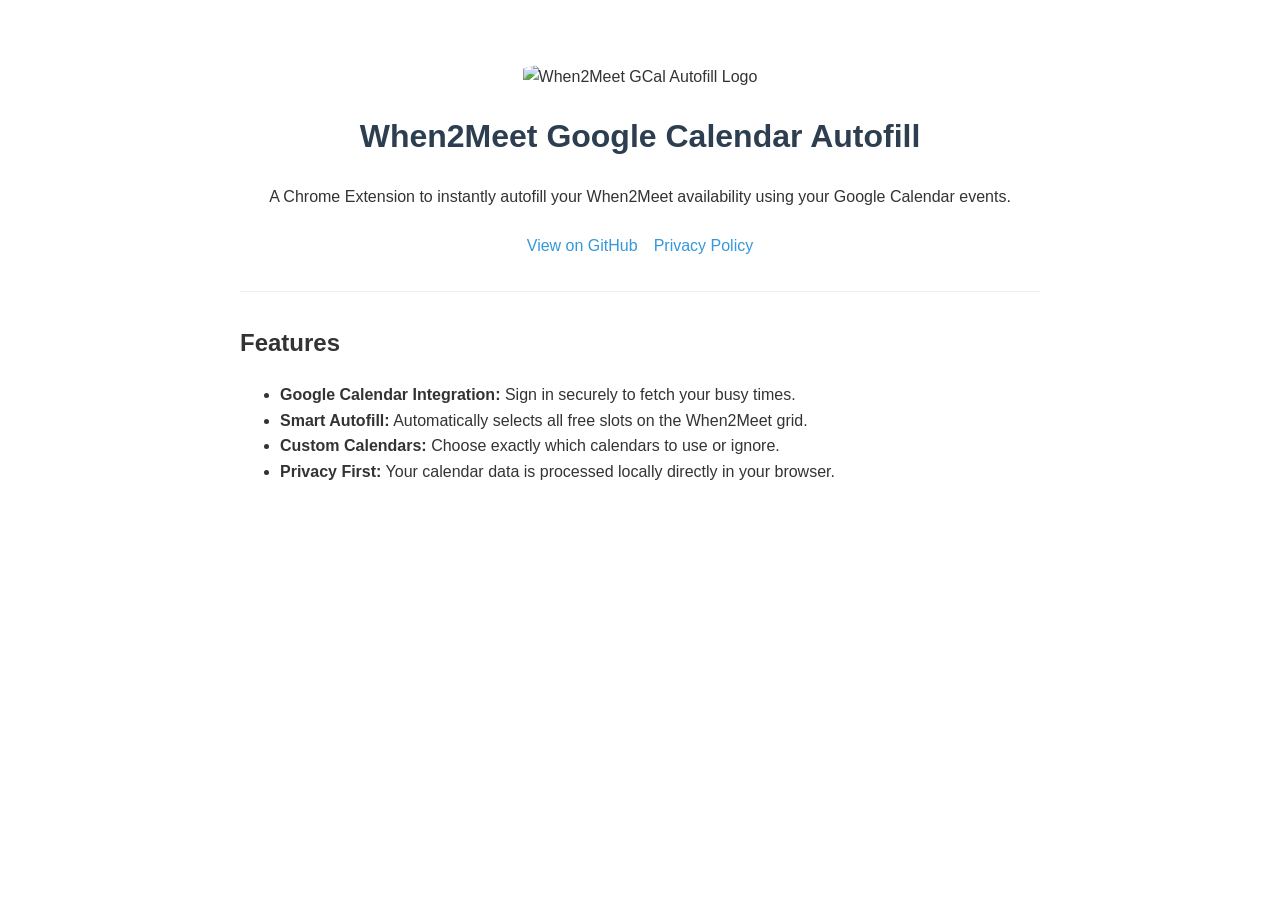
==== index.html @ 5d953d27 "added index.html with meta tag for google site verification" ====
<!DOCTYPE html>
<html lang="en">

<head>
    <meta charset="UTF-8">
    <meta name="viewport" content="width=device-width, initial-scale=1.0">
    <meta name="google-site-verification" content="L-oKnzH7NUOb3DtzRBtZLPTzw_2JffK75x2YfrsdVDA" />
    <title>When2Meet Google Calendar Autofill</title>
    <style>
        body {
            font-family: -apple-system, BlinkMacSystemFont, "Segoe UI", Roboto, Helvetica, Arial, sans-serif;
            line-height: 1.6;
            color: #333;
            max-width: 800px;
            margin: 0 auto;
            padding: 2rem;
        }

        h1 {
            color: #2c3e50;
        }

        .hero {
            text-align: center;
            padding: 2rem 0;
            border-bottom: 1px solid #eee;
            margin-bottom: 2rem;
        }

        .hero img {
            width: 128px;
            height: 128px;
            border-radius: 20%;
        }

        .links {
            display: flex;
            gap: 1rem;
            justify-content: center;
            margin-top: 1.5rem;
        }

        a {
            color: #3498db;
            text-decoration: none;
        }

        a:hover {
            text-decoration: underline;
        }
    </style>
</head>

<body>
    <div class="hero">
        <img src="icons/icon.png" alt="When2Meet GCal Autofill Logo">
        <h1>When2Meet Google Calendar Autofill</h1>
        <p>A Chrome Extension to instantly autofill your When2Meet availability using your Google Calendar events.</p>
        <div class="links">
            <a href="https://github.com/dsmithnautel/when2meet-gcal-autofill" target="_blank">View on GitHub</a>
            <a href="PRIVACY_POLICY.md" target="_blank">Privacy Policy</a>
        </div>
    </div>

    <h2>Features</h2>
    <ul>
        <li><strong>Google Calendar Integration:</strong> Sign in securely to fetch your busy times.</li>
        <li><strong>Smart Autofill:</strong> Automatically selects all free slots on the When2Meet grid.</li>
        <li><strong>Custom Calendars:</strong> Choose exactly which calendars to use or ignore.</li>
        <li><strong>Privacy First:</strong> Your calendar data is processed locally directly in your browser.</li>
    </ul>
</body>

</html>
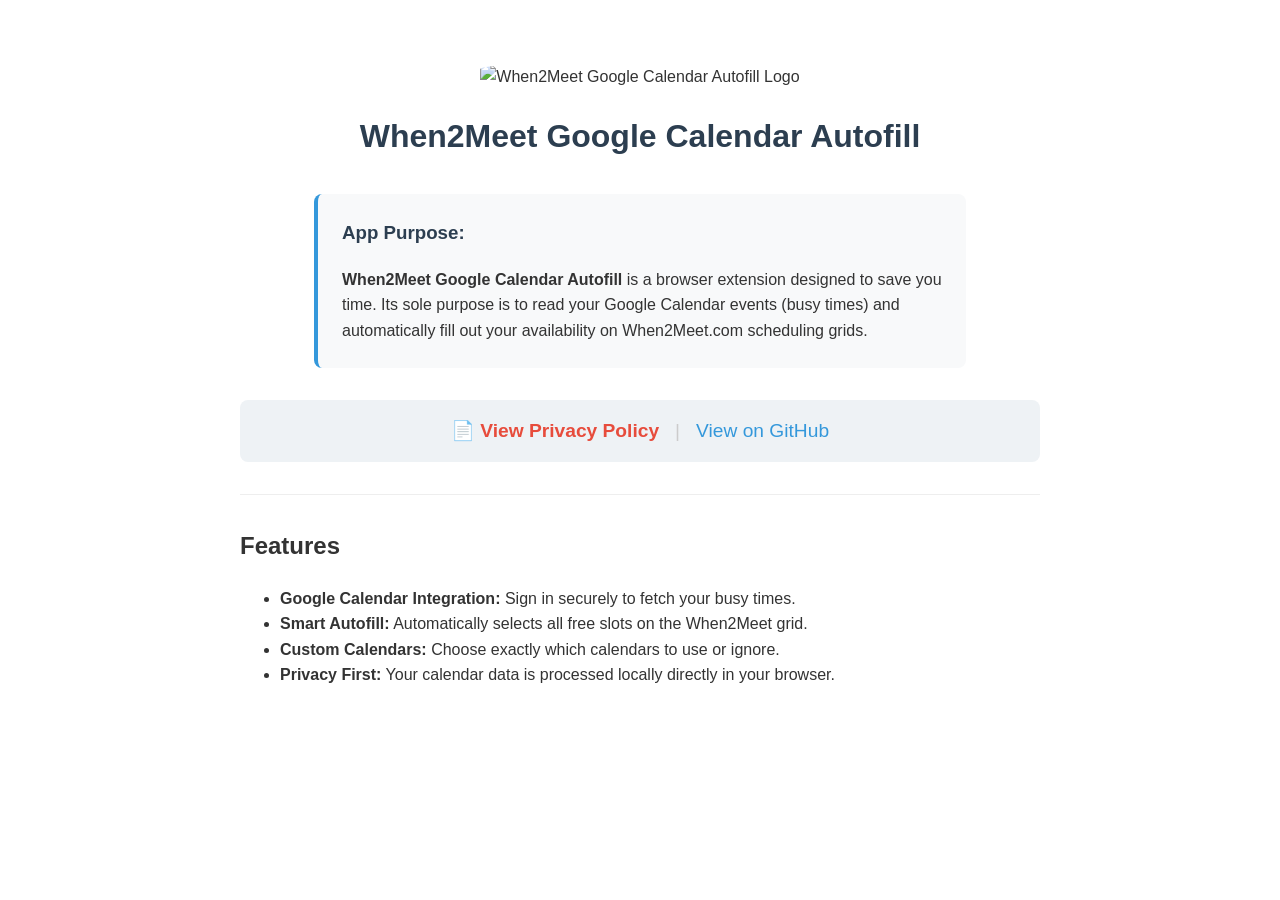
==== commit 8373f78d: "Update index.html with explicit app purpose, matching app name, and prominent privacy policy link fo" ====
--- a/index.html
+++ b/index.html
@@ -53,12 +53,23 @@
 
 <body>
     <div class="hero">
-        <img src="icons/icon.png" alt="When2Meet GCal Autofill Logo">
+        <img src="icons/icon.png" alt="When2Meet Google Calendar Autofill Logo">
         <h1>When2Meet Google Calendar Autofill</h1>
-        <p>A Chrome Extension to instantly autofill your When2Meet availability using your Google Calendar events.</p>
-        <div class="links">
+
+        <div class="purpose-statement"
+            style="background: #f8f9fa; padding: 1.5rem; border-radius: 8px; border-left: 4px solid #3498db; text-align: left; margin: 2rem auto; max-width: 600px;">
+            <h3 style="margin-top: 0; color: #2c3e50;">App Purpose:</h3>
+            <p style="margin-bottom: 0;"><strong>When2Meet Google Calendar Autofill</strong> is a browser extension
+                designed to save you time. Its sole purpose is to read your Google Calendar events (busy times) and
+                automatically fill out your availability on When2Meet.com scheduling grids.</p>
+        </div>
+
+        <div class="links"
+            style="font-size: 1.2rem; margin-top: 2rem; background: #eef2f5; padding: 1rem; border-radius: 8px;">
+            <a href="PRIVACY_POLICY.md" target="_blank" style="font-weight: bold; color: #e74c3c;">📄 View Privacy
+                Policy</a>
+            <span style="color: #ccc;">|</span>
             <a href="https://github.com/dsmithnautel/when2meet-gcal-autofill" target="_blank">View on GitHub</a>
-            <a href="PRIVACY_POLICY.md" target="_blank">Privacy Policy</a>
         </div>
     </div>
 
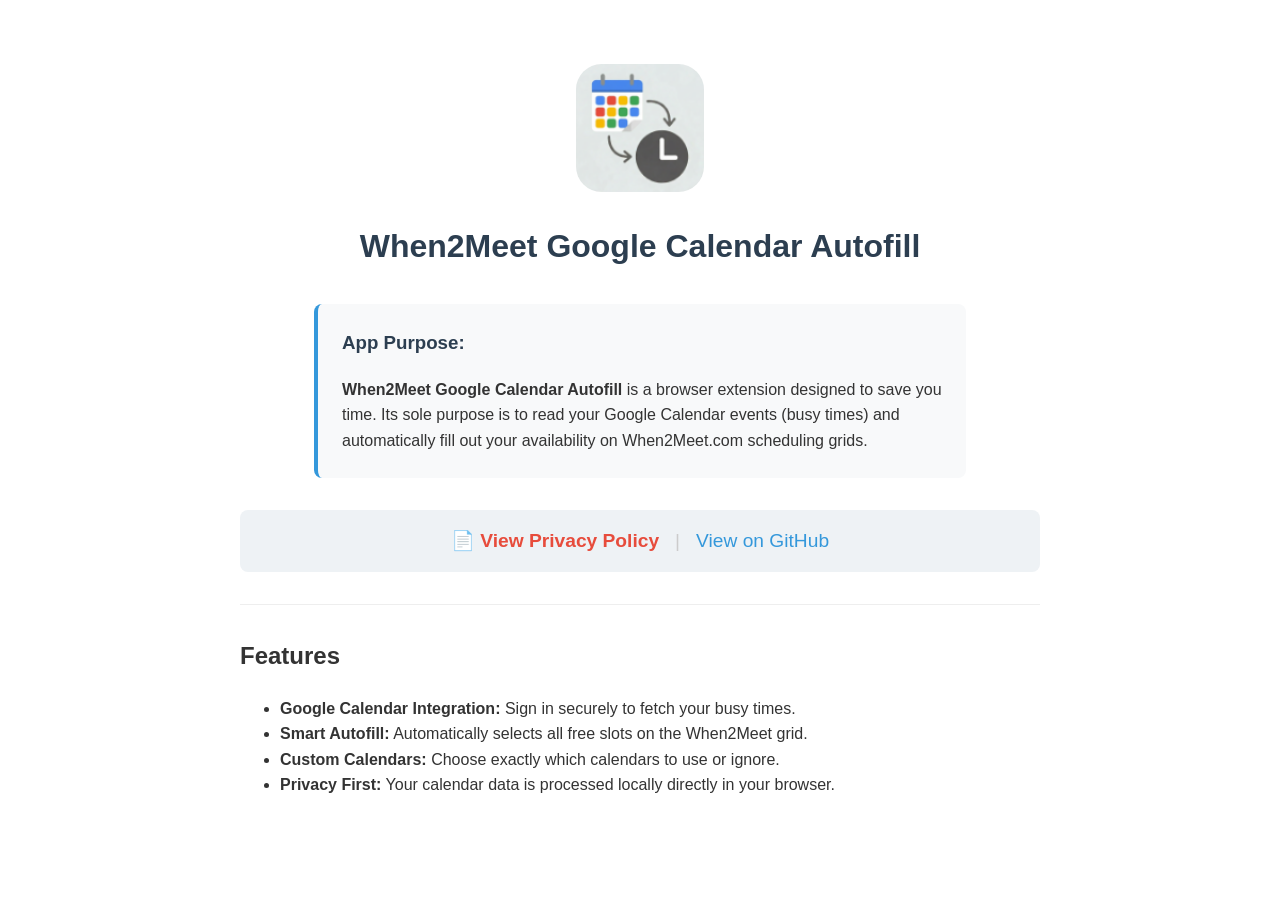
==== commit 07479bd7: "Update index.html with explicit app purpose, matching app name, prominent privacy policy link, and n" ====
--- a/index.html
+++ b/index.html
@@ -53,7 +53,7 @@
 
 <body>
     <div class="hero">
-        <img src="icons/icon.png" alt="When2Meet Google Calendar Autofill Logo">
+        <img src="icons/logo2.png" alt="When2Meet Google Calendar Autofill Logo">
         <h1>When2Meet Google Calendar Autofill</h1>
 
         <div class="purpose-statement"
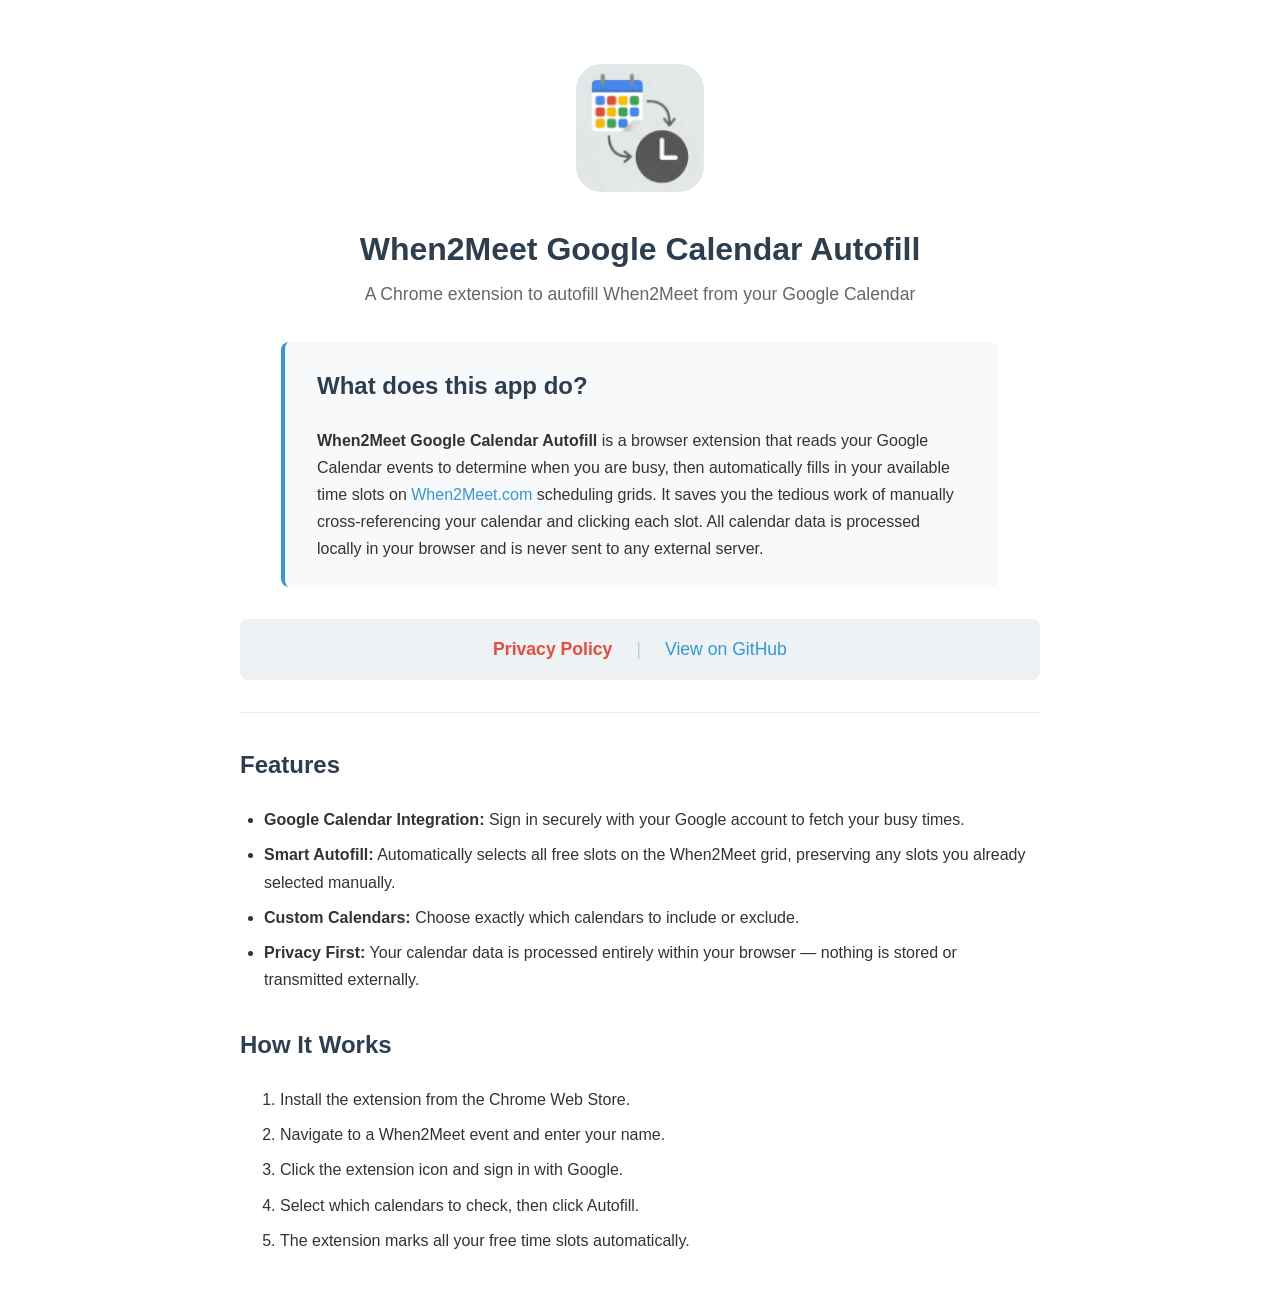
==== commit 0cdbba25: "Add standalone privacy policy page and update home page for Google branding verification" ====
--- a/index.html
+++ b/index.html
@@ -5,11 +5,13 @@
     <meta charset="UTF-8">
     <meta name="viewport" content="width=device-width, initial-scale=1.0">
     <meta name="google-site-verification" content="L-oKnzH7NUOb3DtzRBtZLPTzw_2JffK75x2YfrsdVDA" />
-    <title>When2Meet Google Calendar Autofill</title>
+    <meta name="description"
+        content="When2Meet Google Calendar Autofill is a Chrome extension that reads your Google Calendar busy times and automatically fills in your availability on When2Meet.">
+    <title>When2Meet Google Calendar Autofill - Home</title>
     <style>
         body {
             font-family: -apple-system, BlinkMacSystemFont, "Segoe UI", Roboto, Helvetica, Arial, sans-serif;
-            line-height: 1.6;
+            line-height: 1.7;
             color: #333;
             max-width: 800px;
             margin: 0 auto;
@@ -18,6 +20,12 @@
 
         h1 {
             color: #2c3e50;
+            margin-bottom: 0.25rem;
+        }
+
+        h2 {
+            color: #2c3e50;
+            margin-top: 2rem;
         }
 
         .hero {
@@ -33,11 +41,44 @@
             border-radius: 20%;
         }
 
-        .links {
+        .subtitle {
+            color: #666;
+            font-size: 1.1rem;
+            margin-top: 0;
+        }
+
+        .purpose {
+            background: #f8f9fa;
+            padding: 1.5rem 2rem;
+            border-radius: 8px;
+            border-left: 4px solid #3498db;
+            text-align: left;
+            margin: 2rem auto;
+            max-width: 650px;
+        }
+
+        .purpose h2 {
+            margin-top: 0;
+            color: #2c3e50;
+        }
+
+        .purpose p {
+            margin-bottom: 0;
+        }
+
+        .nav-links {
             display: flex;
-            gap: 1rem;
+            gap: 1.5rem;
             justify-content: center;
-            margin-top: 1.5rem;
+            margin-top: 2rem;
+            background: #eef2f5;
+            padding: 1rem;
+            border-radius: 8px;
+            font-size: 1.1rem;
+        }
+
+        .nav-links .separator {
+            color: #ccc;
         }
 
         a {
@@ -48,6 +89,19 @@
         a:hover {
             text-decoration: underline;
         }
+
+        .privacy-link {
+            font-weight: bold;
+            color: #e74c3c;
+        }
+
+        ul {
+            padding-left: 1.5rem;
+        }
+
+        li {
+            margin-bottom: 0.5rem;
+        }
     </style>
 </head>
 
@@ -55,31 +109,45 @@
     <div class="hero">
         <img src="icons/logo2.png" alt="When2Meet Google Calendar Autofill Logo">
         <h1>When2Meet Google Calendar Autofill</h1>
+        <p class="subtitle">A Chrome extension to autofill When2Meet from your Google Calendar</p>
 
-        <div class="purpose-statement"
-            style="background: #f8f9fa; padding: 1.5rem; border-radius: 8px; border-left: 4px solid #3498db; text-align: left; margin: 2rem auto; max-width: 600px;">
-            <h3 style="margin-top: 0; color: #2c3e50;">App Purpose:</h3>
-            <p style="margin-bottom: 0;"><strong>When2Meet Google Calendar Autofill</strong> is a browser extension
-                designed to save you time. Its sole purpose is to read your Google Calendar events (busy times) and
-                automatically fill out your availability on When2Meet.com scheduling grids.</p>
+        <div class="purpose">
+            <h2>What does this app do?</h2>
+            <p><strong>When2Meet Google Calendar Autofill</strong> is a browser extension that reads your
+                Google Calendar events to determine when you are busy, then automatically fills in your
+                available time slots on <a href="https://www.when2meet.com/" target="_blank"
+                    rel="noopener">When2Meet.com</a> scheduling grids. It saves you the tedious work of
+                manually cross-referencing your calendar and clicking each slot. All calendar data is
+                processed locally in your browser and is never sent to any external server.</p>
         </div>
 
-        <div class="links"
-            style="font-size: 1.2rem; margin-top: 2rem; background: #eef2f5; padding: 1rem; border-radius: 8px;">
-            <a href="PRIVACY_POLICY.md" target="_blank" style="font-weight: bold; color: #e74c3c;">📄 View Privacy
-                Policy</a>
-            <span style="color: #ccc;">|</span>
-            <a href="https://github.com/dsmithnautel/when2meet-gcal-autofill" target="_blank">View on GitHub</a>
+        <div class="nav-links">
+            <a class="privacy-link" href="https://when2meetfiller.tech/privacy-policy.html">Privacy Policy</a>
+            <span class="separator">|</span>
+            <a href="https://github.com/dsmithnautel/when2meet-gcal-autofill" target="_blank" rel="noopener">View on
+                GitHub</a>
         </div>
     </div>
 
     <h2>Features</h2>
     <ul>
-        <li><strong>Google Calendar Integration:</strong> Sign in securely to fetch your busy times.</li>
-        <li><strong>Smart Autofill:</strong> Automatically selects all free slots on the When2Meet grid.</li>
-        <li><strong>Custom Calendars:</strong> Choose exactly which calendars to use or ignore.</li>
-        <li><strong>Privacy First:</strong> Your calendar data is processed locally directly in your browser.</li>
+        <li><strong>Google Calendar Integration:</strong> Sign in securely with your Google account to fetch your busy
+            times.</li>
+        <li><strong>Smart Autofill:</strong> Automatically selects all free slots on the When2Meet grid, preserving any
+            slots you already selected manually.</li>
+        <li><strong>Custom Calendars:</strong> Choose exactly which calendars to include or exclude.</li>
+        <li><strong>Privacy First:</strong> Your calendar data is processed entirely within your browser &mdash; nothing
+            is stored or transmitted externally.</li>
     </ul>
+
+    <h2>How It Works</h2>
+    <ol>
+        <li>Install the extension from the Chrome Web Store.</li>
+        <li>Navigate to a When2Meet event and enter your name.</li>
+        <li>Click the extension icon and sign in with Google.</li>
+        <li>Select which calendars to check, then click Autofill.</li>
+        <li>The extension marks all your free time slots automatically.</li>
+    </ol>
 </body>
 
-</html>+</html>
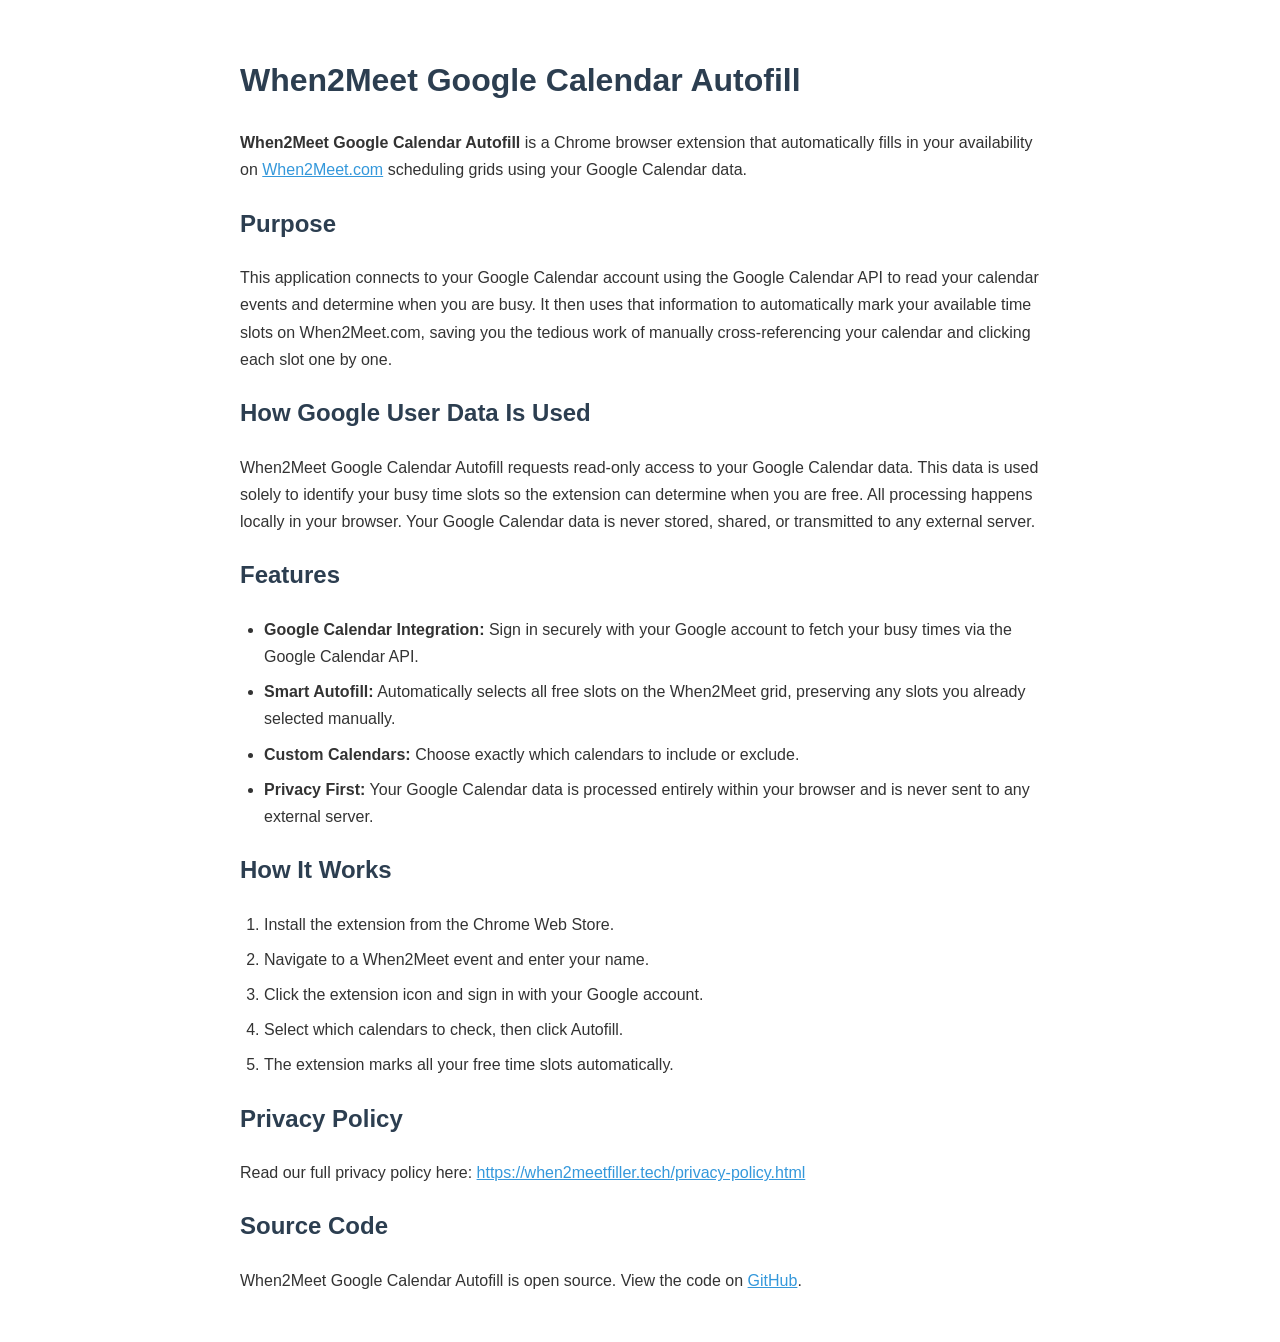
==== commit cc9190b2: "Simplify home page structure for Google OAuth verification bot compatibility" ====
--- a/index.html
+++ b/index.html
@@ -7,7 +7,7 @@
     <meta name="google-site-verification" content="L-oKnzH7NUOb3DtzRBtZLPTzw_2JffK75x2YfrsdVDA" />
     <meta name="description"
         content="When2Meet Google Calendar Autofill is a Chrome extension that reads your Google Calendar busy times and automatically fills in your availability on When2Meet.">
-    <title>When2Meet Google Calendar Autofill - Home</title>
+    <title>When2Meet Google Calendar Autofill</title>
     <style>
         body {
             font-family: -apple-system, BlinkMacSystemFont, "Segoe UI", Roboto, Helvetica, Arial, sans-serif;
@@ -18,84 +18,15 @@
             padding: 2rem;
         }
 
-        h1 {
+        h1, h2 {
             color: #2c3e50;
-            margin-bottom: 0.25rem;
-        }
-
-        h2 {
-            color: #2c3e50;
-            margin-top: 2rem;
-        }
-
-        .hero {
-            text-align: center;
-            padding: 2rem 0;
-            border-bottom: 1px solid #eee;
-            margin-bottom: 2rem;
-        }
-
-        .hero img {
-            width: 128px;
-            height: 128px;
-            border-radius: 20%;
-        }
-
-        .subtitle {
-            color: #666;
-            font-size: 1.1rem;
-            margin-top: 0;
-        }
-
-        .purpose {
-            background: #f8f9fa;
-            padding: 1.5rem 2rem;
-            border-radius: 8px;
-            border-left: 4px solid #3498db;
-            text-align: left;
-            margin: 2rem auto;
-            max-width: 650px;
-        }
-
-        .purpose h2 {
-            margin-top: 0;
-            color: #2c3e50;
-        }
-
-        .purpose p {
-            margin-bottom: 0;
-        }
-
-        .nav-links {
-            display: flex;
-            gap: 1.5rem;
-            justify-content: center;
-            margin-top: 2rem;
-            background: #eef2f5;
-            padding: 1rem;
-            border-radius: 8px;
-            font-size: 1.1rem;
-        }
-
-        .nav-links .separator {
-            color: #ccc;
         }
 
         a {
             color: #3498db;
-            text-decoration: none;
         }
 
-        a:hover {
-            text-decoration: underline;
-        }
-
-        .privacy-link {
-            font-weight: bold;
-            color: #e74c3c;
-        }
-
-        ul {
+        ul, ol {
             padding-left: 1.5rem;
         }
 
@@ -106,48 +37,61 @@
 </head>
 
 <body>
-    <div class="hero">
-        <img src="icons/logo2.png" alt="When2Meet Google Calendar Autofill Logo">
-        <h1>When2Meet Google Calendar Autofill</h1>
-        <p class="subtitle">A Chrome extension to autofill When2Meet from your Google Calendar</p>
 
-        <div class="purpose">
-            <h2>What does this app do?</h2>
-            <p><strong>When2Meet Google Calendar Autofill</strong> is a browser extension that reads your
-                Google Calendar events to determine when you are busy, then automatically fills in your
-                available time slots on <a href="https://www.when2meet.com/" target="_blank"
-                    rel="noopener">When2Meet.com</a> scheduling grids. It saves you the tedious work of
-                manually cross-referencing your calendar and clicking each slot. All calendar data is
-                processed locally in your browser and is never sent to any external server.</p>
-        </div>
+    <h1>When2Meet Google Calendar Autofill</h1>
 
-        <div class="nav-links">
-            <a class="privacy-link" href="https://when2meetfiller.tech/privacy-policy.html">Privacy Policy</a>
-            <span class="separator">|</span>
-            <a href="https://github.com/dsmithnautel/when2meet-gcal-autofill" target="_blank" rel="noopener">View on
-                GitHub</a>
-        </div>
-    </div>
+    <p><strong>When2Meet Google Calendar Autofill</strong> is a Chrome browser extension that automatically fills in
+        your availability on <a href="https://www.when2meet.com/">When2Meet.com</a> scheduling grids using your
+        Google Calendar data.</p>
+
+    <h2>Purpose</h2>
+
+    <p>This application connects to your Google Calendar account using the Google Calendar API to read your
+        calendar events and determine when you are busy. It then uses that information to automatically mark your
+        available time slots on When2Meet.com, saving you the tedious work of manually cross-referencing your calendar
+        and clicking each slot one by one.</p>
+
+    <h2>How Google User Data Is Used</h2>
+
+    <p>When2Meet Google Calendar Autofill requests read-only access to your Google Calendar data. This data is used
+        solely to identify your busy time slots so the extension can determine when you are free. All processing
+        happens locally in your browser. Your Google Calendar data is never stored, shared, or transmitted to any
+        external server.</p>
 
     <h2>Features</h2>
+
     <ul>
-        <li><strong>Google Calendar Integration:</strong> Sign in securely with your Google account to fetch your busy
-            times.</li>
-        <li><strong>Smart Autofill:</strong> Automatically selects all free slots on the When2Meet grid, preserving any
-            slots you already selected manually.</li>
+        <li><strong>Google Calendar Integration:</strong> Sign in securely with your Google account to fetch your
+            busy times via the Google Calendar API.</li>
+        <li><strong>Smart Autofill:</strong> Automatically selects all free slots on the When2Meet grid, preserving
+            any slots you already selected manually.</li>
         <li><strong>Custom Calendars:</strong> Choose exactly which calendars to include or exclude.</li>
-        <li><strong>Privacy First:</strong> Your calendar data is processed entirely within your browser &mdash; nothing
-            is stored or transmitted externally.</li>
+        <li><strong>Privacy First:</strong> Your Google Calendar data is processed entirely within your browser and
+            is never sent to any external server.</li>
     </ul>
 
     <h2>How It Works</h2>
+
     <ol>
         <li>Install the extension from the Chrome Web Store.</li>
         <li>Navigate to a When2Meet event and enter your name.</li>
-        <li>Click the extension icon and sign in with Google.</li>
+        <li>Click the extension icon and sign in with your Google account.</li>
         <li>Select which calendars to check, then click Autofill.</li>
         <li>The extension marks all your free time slots automatically.</li>
     </ol>
+
+    <h2>Privacy Policy</h2>
+
+    <p>Read our full privacy policy here:
+        <a href="https://when2meetfiller.tech/privacy-policy.html">https://when2meetfiller.tech/privacy-policy.html</a>
+    </p>
+
+    <h2>Source Code</h2>
+
+    <p>When2Meet Google Calendar Autofill is open source. View the code on
+        <a href="https://github.com/dsmithnautel/when2meet-gcal-autofill">GitHub</a>.
+    </p>
+
 </body>
 
 </html>
